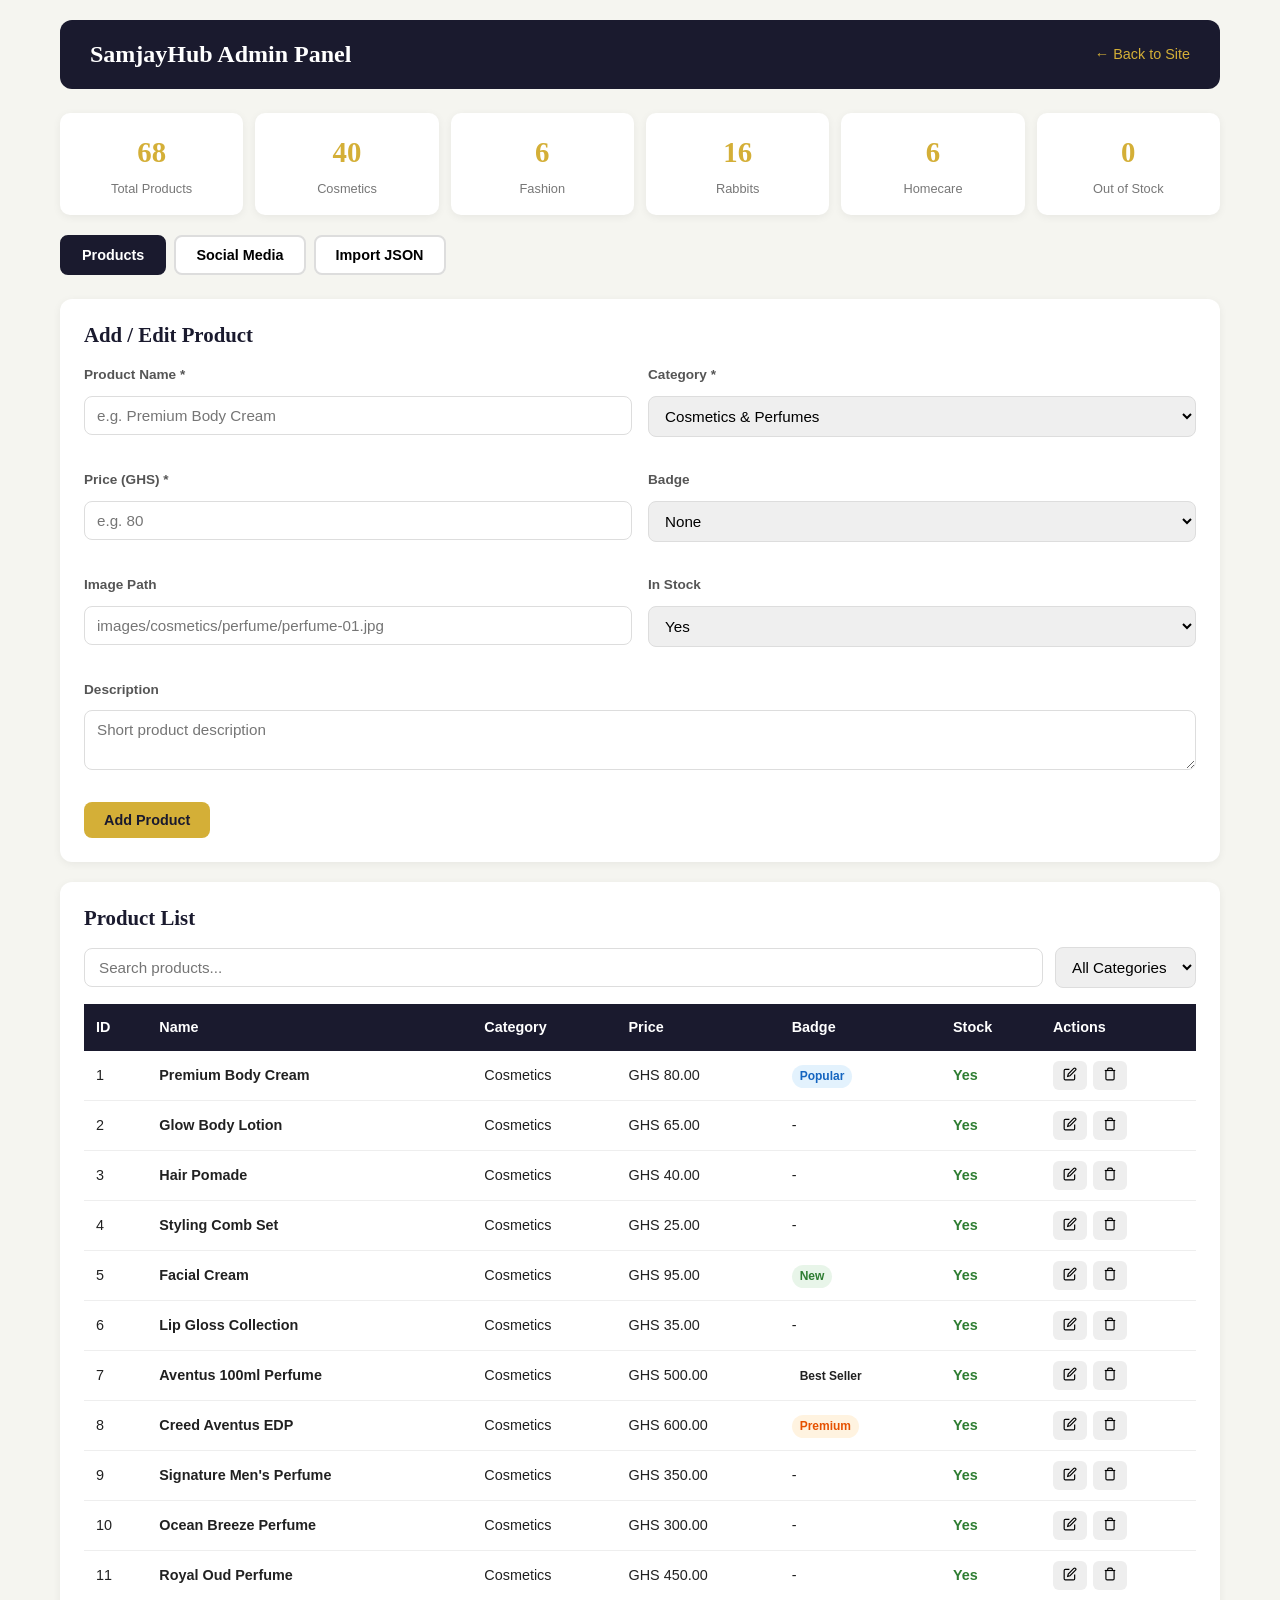
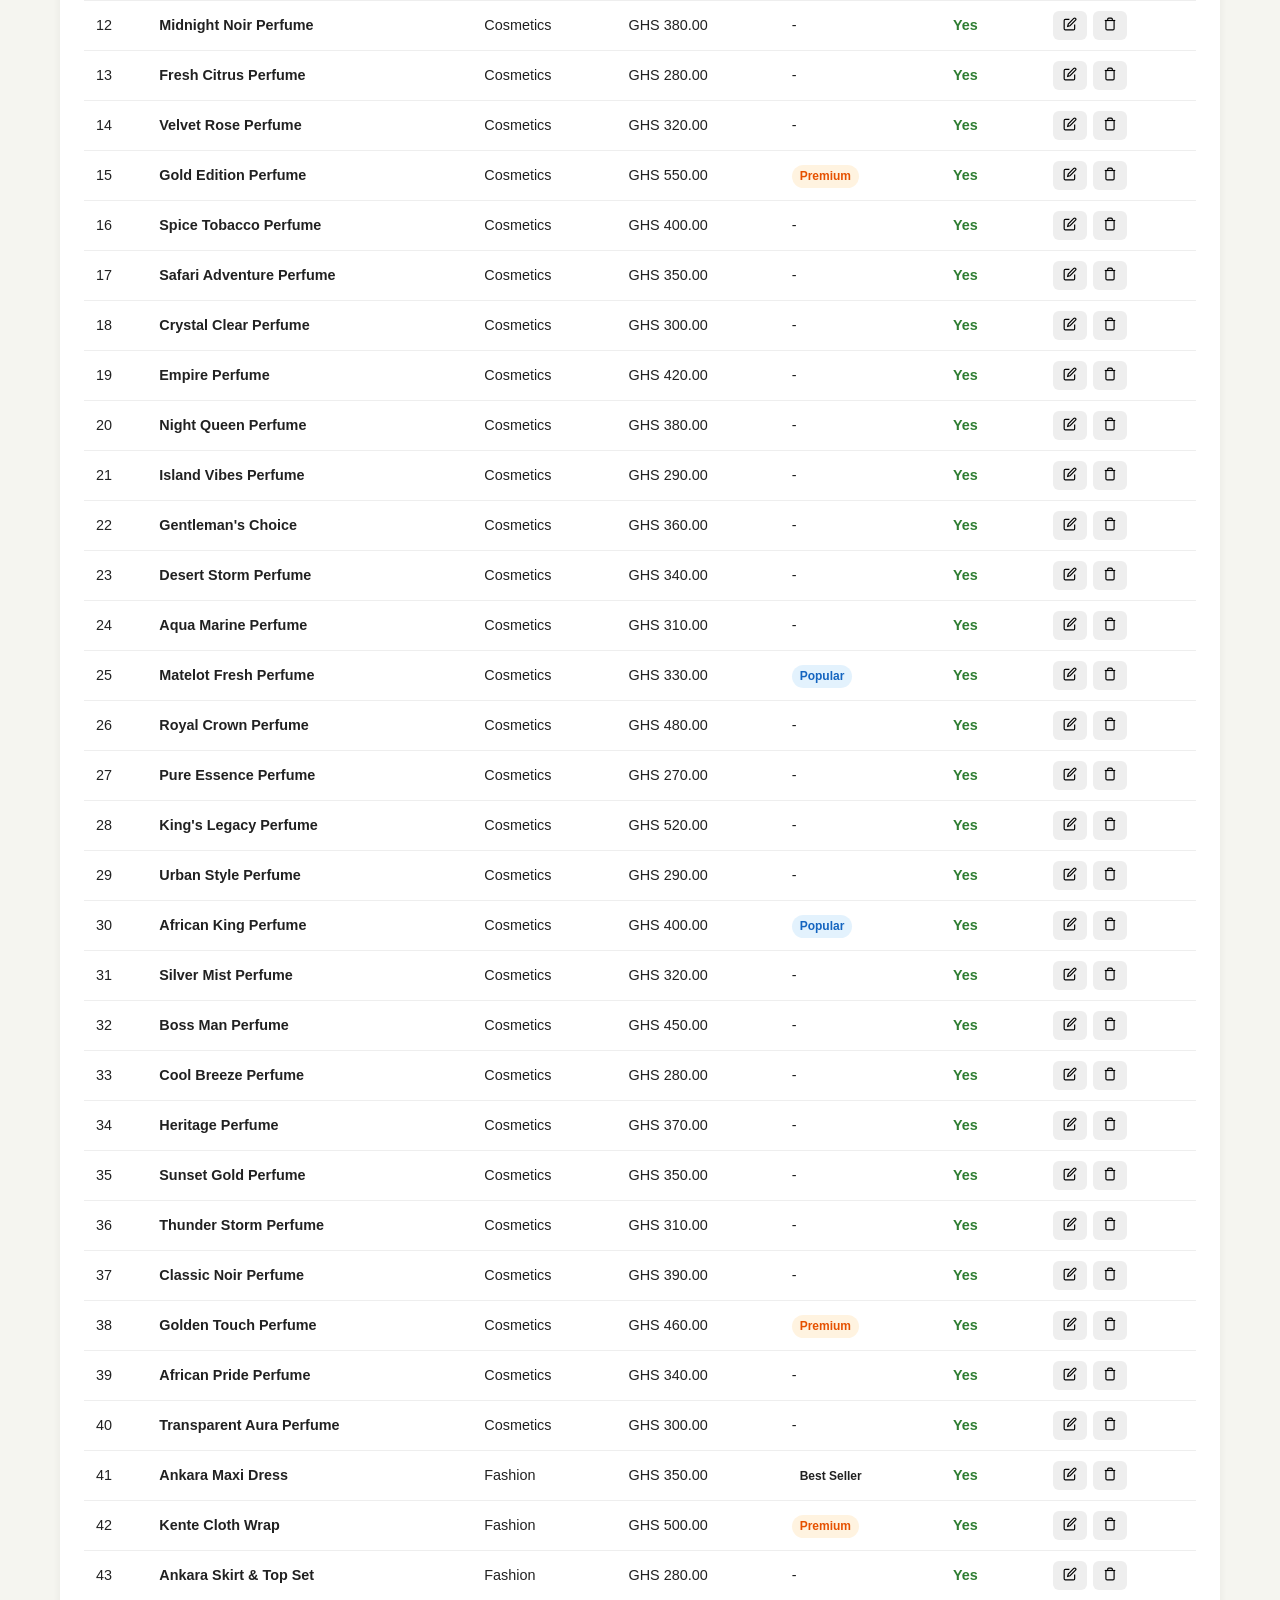
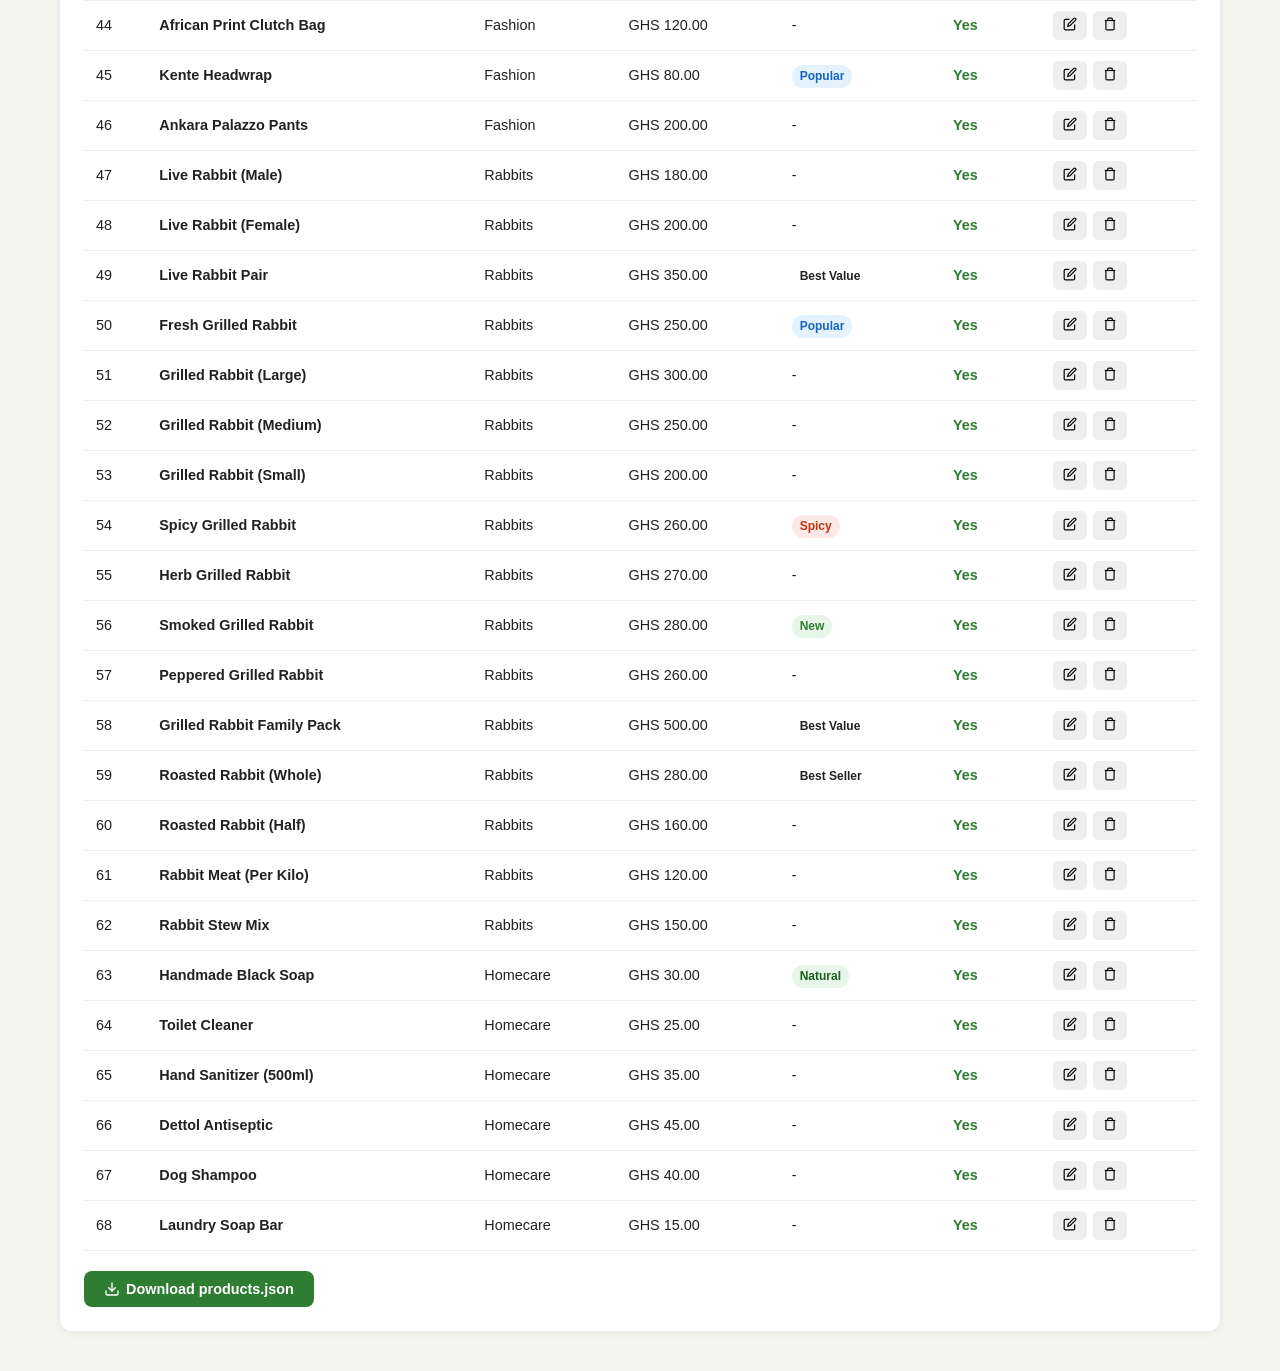
==== admin.html @ 94171c61 "SamjayHub - Beauty, Fashion & More in Ghana" ====
<!DOCTYPE html>
<html lang="en">
<head>
  <meta charset="UTF-8">
  <meta name="viewport" content="width=device-width, initial-scale=1.0">
  <title>SamjayHub Admin</title>
  <meta name="robots" content="noindex, nofollow">
  <link rel="stylesheet" href="css/styles.css">
  <style>
    body { background: #f5f5f0; font-family: 'Inter', sans-serif; margin: 0; padding: 0; }
    .admin-wrap { max-width: 1200px; margin: 0 auto; padding: 20px; }
    .admin-header { background: #1A1A2E; color: #fff; padding: 20px 30px; border-radius: 12px; margin-bottom: 24px; display: flex; justify-content: space-between; align-items: center; flex-wrap: wrap; gap: 12px; }
    .admin-header h1 { margin: 0; font-size: 1.5rem; font-family: 'Playfair Display', serif; }
    .admin-header .back-link { color: #D4AF37; text-decoration: none; font-size: 0.9rem; }
    .admin-header .back-link:hover { text-decoration: underline; }
    .tabs { display: flex; gap: 8px; margin-bottom: 24px; flex-wrap: wrap; }
    .tab-btn { padding: 10px 20px; border: 2px solid #ddd; background: #fff; border-radius: 8px; cursor: pointer; font-weight: 600; font-size: 0.9rem; transition: all 0.2s; }
    .tab-btn.active { background: #1A1A2E; color: #fff; border-color: #1A1A2E; }
    .tab-btn:hover:not(.active) { border-color: #1A1A2E; }
    .tab-panel { display: none; }
    .tab-panel.active { display: block; }
    .card { background: #fff; border-radius: 12px; padding: 24px; margin-bottom: 20px; box-shadow: 0 2px 8px rgba(0,0,0,0.06); }
    .card h2 { margin: 0 0 16px; font-family: 'Playfair Display', serif; font-size: 1.3rem; color: #1A1A2E; }
    .form-grid { display: grid; grid-template-columns: 1fr 1fr; gap: 16px; }
    .form-group { display: flex; flex-direction: column; gap: 4px; }
    .form-group.full { grid-column: 1 / -1; }
    .form-group label { font-weight: 600; font-size: 0.85rem; color: #555; }
    .form-group input, .form-group select, .form-group textarea { padding: 10px 12px; border: 1px solid #ddd; border-radius: 8px; font-size: 0.95rem; font-family: inherit; }
    .form-group textarea { resize: vertical; min-height: 60px; }
    .form-group input:focus, .form-group select:focus, .form-group textarea:focus { outline: none; border-color: #D4AF37; box-shadow: 0 0 0 2px rgba(212,175,55,0.2); }
    .btn { padding: 10px 20px; border: none; border-radius: 8px; cursor: pointer; font-weight: 600; font-size: 0.9rem; transition: all 0.2s; display: inline-flex; align-items: center; gap: 6px; }
    .btn svg { width: 16px; height: 16px; }
    .btn-primary { background: #D4AF37; color: #1A1A2E; }
    .btn-primary:hover { background: #c9a432; }
    .btn-success { background: #2E7D32; color: #fff; }
    .btn-success:hover { background: #256427; }
    .btn-danger { background: #c62828; color: #fff; }
    .btn-danger:hover { background: #b71c1c; }
    .btn-outline { background: transparent; border: 2px solid #ddd; color: #555; }
    .btn-outline:hover { border-color: #1A1A2E; color: #1A1A2E; }
    .btn-group { display: flex; gap: 8px; margin-top: 16px; flex-wrap: wrap; }
    table { width: 100%; border-collapse: collapse; font-size: 0.9rem; }
    th { background: #1A1A2E; color: #fff; padding: 12px; text-align: left; font-weight: 600; }
    td { padding: 10px 12px; border-bottom: 1px solid #eee; }
    tr:hover { background: #f9f9f5; }
    .badge-display { display: inline-block; padding: 2px 8px; border-radius: 12px; font-size: 0.75rem; font-weight: 600; }
    .badge-Popular { background: #E3F2FD; color: #1565C0; }
    .badge-New { background: #E8F5E9; color: #2E7D32; }
    .badge-Premium { background: #FFF3E0; color: #E65100; }
    .badge-Best\.Seller { background: #FCE4EC; color: #C62828; }
    .badge-Best\.Value { background: #F3E5F5; color: #6A1B9A; }
    .badge-Natural { background: #E8F5E9; color: #1B5E20; }
    .badge-Spicy { background: #FBE9E7; color: #BF360C; }
    .stock-true { color: #2E7D32; font-weight: 600; }
    .stock-false { color: #c62828; font-weight: 600; }
    .action-btns { display: flex; gap: 6px; }
    .action-btns button { padding: 6px 10px; border: none; border-radius: 6px; cursor: pointer; background: #eee; }
    .action-btns button:hover { background: #ddd; }
    .action-btns .del:hover { background: #ffcdd2; }
    .search-bar { display: flex; gap: 12px; margin-bottom: 16px; flex-wrap: wrap; align-items: center; }
    .search-bar input { flex: 1; min-width: 200px; padding: 10px 14px; border: 1px solid #ddd; border-radius: 8px; font-size: 0.95rem; }
    .search-bar select { padding: 10px 12px; border: 1px solid #ddd; border-radius: 8px; font-size: 0.95rem; }
    .stats { display: grid; grid-template-columns: repeat(auto-fit, minmax(150px, 1fr)); gap: 12px; margin-bottom: 20px; }
    .stat-card { background: #fff; border-radius: 10px; padding: 16px; text-align: center; box-shadow: 0 2px 8px rgba(0,0,0,0.06); }
    .stat-card .num { font-size: 1.8rem; font-weight: 700; color: #D4AF37; font-family: 'Playfair Display', serif; }
    .stat-card .label { font-size: 0.8rem; color: #777; margin-top: 4px; }
    .modal-overlay { display: none; position: fixed; top: 0; left: 0; right: 0; bottom: 0; background: rgba(0,0,0,0.5); z-index: 1000; align-items: center; justify-content: center; }
    .modal-overlay.active { display: flex; }
    .modal { background: #fff; border-radius: 12px; padding: 24px; width: 90%; max-width: 500px; max-height: 90vh; overflow-y: auto; }
    .modal h3 { margin: 0 0 16px; font-family: 'Playfair Display', serif; }
    .modal .close-btn { float: right; background: none; border: none; font-size: 1.5rem; cursor: pointer; color: #999; }
    .toast { position: fixed; bottom: 20px; right: 20px; background: #2E7D32; color: #fff; padding: 12px 20px; border-radius: 8px; font-weight: 600; z-index: 2000; display: none; animation: slideUp 0.3s ease; }
    .toast.show { display: block; }
    @keyframes slideUp { from { transform: translateY(20px); opacity: 0; } to { transform: translateY(0); opacity: 1; } }
    .import-area { border: 2px dashed #ccc; border-radius: 12px; padding: 30px; text-align: center; color: #777; cursor: pointer; transition: all 0.2s; }
    .import-area:hover { border-color: #D4AF37; color: #D4AF37; }
    .import-area.dragover { border-color: #D4AF37; background: rgba(212,175,55,0.05); }
    @media (max-width: 768px) {
      .form-grid { grid-template-columns: 1fr; }
      .admin-header { padding: 16px; }
      .admin-header h1 { font-size: 1.2rem; }
      table { font-size: 0.8rem; }
      td, th { padding: 8px 6px; }
    }
  </style>
</head>
<body>
  <div class="admin-wrap">
    <div class="admin-header">
      <h1>SamjayHub Admin Panel</h1>
      <a href="index.html" class="back-link">&larr; Back to Site</a>
    </div>

    <div class="stats" id="stats">
      <div class="stat-card"><div class="num" id="statTotal">0</div><div class="label">Total Products</div></div>
      <div class="stat-card"><div class="num" id="statCosmetics">0</div><div class="label">Cosmetics</div></div>
      <div class="stat-card"><div class="num" id="statFashion">0</div><div class="label">Fashion</div></div>
      <div class="stat-card"><div class="num" id="statRabbits">0</div><div class="label">Rabbits</div></div>
      <div class="stat-card"><div class="num" id="statHomecare">0</div><div class="label">Homecare</div></div>
      <div class="stat-card"><div class="num" id="statOOS">0</div><div class="label">Out of Stock</div></div>
    </div>

    <div class="tabs">
      <button class="tab-btn active" data-tab="products">Products</button>
      <button class="tab-btn" data-tab="social">Social Media</button>
      <button class="tab-btn" data-tab="import">Import JSON</button>
    </div>

    <!-- PRODUCTS TAB -->
    <div class="tab-panel active" id="tab-products">
      <div class="card">
        <h2>Add / Edit Product</h2>
        <form id="productForm">
          <input type="hidden" id="editId" value="">
          <div class="form-grid">
            <div class="form-group">
              <label>Product Name *</label>
              <input type="text" id="pName" required placeholder="e.g. Premium Body Cream">
            </div>
            <div class="form-group">
              <label>Category *</label>
              <select id="pCategory" required>
                <option value="cosmetics">Cosmetics & Perfumes</option>
                <option value="fashion">African Wear</option>
                <option value="rabbits">Rabbits</option>
                <option value="homecare">Home Care</option>
              </select>
            </div>
            <div class="form-group">
              <label>Price (GHS) *</label>
              <input type="number" id="pPrice" required min="0" step="0.01" placeholder="e.g. 80">
            </div>
            <div class="form-group">
              <label>Badge</label>
              <select id="pBadge">
                <option value="">None</option>
                <option value="Popular">Popular</option>
                <option value="New">New</option>
                <option value="Premium">Premium</option>
                <option value="Best Seller">Best Seller</option>
                <option value="Best Value">Best Value</option>
                <option value="Natural">Natural</option>
                <option value="Spicy">Spicy</option>
              </select>
            </div>
            <div class="form-group">
              <label>Image Path</label>
              <input type="text" id="pImg" placeholder="images/cosmetics/perfume/perfume-01.jpg">
            </div>
            <div class="form-group">
              <label>In Stock</label>
              <select id="pInStock">
                <option value="true">Yes</option>
                <option value="false">No</option>
              </select>
            </div>
            <div class="form-group full">
              <label>Description</label>
              <textarea id="pDesc" rows="2" placeholder="Short product description"></textarea>
            </div>
          </div>
          <div class="btn-group">
            <button type="submit" class="btn btn-primary" id="saveBtn">Add Product</button>
            <button type="button" class="btn btn-outline" id="cancelEdit" style="display:none;">Cancel Edit</button>
          </div>
        </form>
      </div>

      <div class="card">
        <h2>Product List</h2>
        <div class="search-bar">
          <input type="text" id="searchInput" placeholder="Search products...">
          <select id="filterCategory">
            <option value="all">All Categories</option>
            <option value="cosmetics">Cosmetics</option>
            <option value="fashion">Fashion</option>
            <option value="rabbits">Rabbits</option>
            <option value="homecare">Homecare</option>
          </select>
        </div>
        <div style="overflow-x:auto;">
          <table>
            <thead>
              <tr>
                <th>ID</th>
                <th>Name</th>
                <th>Category</th>
                <th>Price</th>
                <th>Badge</th>
                <th>Stock</th>
                <th>Actions</th>
              </tr>
            </thead>
            <tbody id="productTable"></tbody>
          </table>
        </div>
        <div class="btn-group" style="margin-top:20px;">
          <button class="btn btn-success" id="downloadProducts">
            <svg viewBox="0 0 24 24" fill="none" stroke="currentColor" stroke-width="2" stroke-linecap="round" stroke-linejoin="round"><path d="M21 15v4a2 2 0 01-2 2H5a2 2 0 01-2-2v-4"/><polyline points="7 10 12 15 17 10"/><line x1="12" y1="15" x2="12" y2="3"/></svg>
            Download products.json
          </button>
        </div>
      </div>
    </div>

    <!-- SOCIAL MEDIA TAB -->
    <div class="tab-panel" id="tab-social">
      <div class="card">
        <h2>Social Media & Contact</h2>
        <form id="socialForm">
          <div class="form-grid">
            <div class="form-group">
              <label>WhatsApp Number</label>
              <input type="text" id="sWhatsapp" placeholder="233207777324">
            </div>
            <div class="form-group">
              <label>Display Number</label>
              <input type="text" id="sWhatsappDisplay" placeholder="+233 207 777 324">
            </div>
            <div class="form-group">
              <label>TikTok Handle</label>
              <input type="text" id="sTiktok" placeholder="@sam.jay45">
            </div>
            <div class="form-group">
              <label>Instagram Handle</label>
              <input type="text" id="sInstagram" placeholder="@samjayhub">
            </div>
            <div class="form-group">
              <label>Facebook Handle</label>
              <input type="text" id="sFacebook" placeholder="samjayhub">
            </div>
            <div class="form-group">
              <label>Business Hours</label>
              <input type="text" id="sHours" placeholder="Monday - Saturday: 8AM - 7PM">
            </div>
            <div class="form-group">
              <label>Location</label>
              <input type="text" id="sLocation" placeholder="Ghana">
            </div>
          </div>
          <div class="btn-group">
            <button type="submit" class="btn btn-primary">Save Changes</button>
          </div>
        </form>
      </div>
      <div class="card">
        <div class="btn-group">
          <button class="btn btn-success" id="downloadConfig">
            <svg viewBox="0 0 24 24" fill="none" stroke="currentColor" stroke-width="2" stroke-linecap="round" stroke-linejoin="round"><path d="M21 15v4a2 2 0 01-2 2H5a2 2 0 01-2-2v-4"/><polyline points="7 10 12 15 17 10"/><line x1="12" y1="15" x2="12" y2="3"/></svg>
            Download config.json
          </button>
        </div>
      </div>
    </div>

    <!-- IMPORT TAB -->
    <div class="tab-panel" id="tab-import">
      <div class="card">
        <h2>Import JSON Files</h2>
        <p style="color:#777;margin-bottom:16px;">Drag & drop or click to load your existing <code>products.json</code> or <code>config.json</code> files to edit them in the admin panel.</p>
        <div class="import-area" id="importArea">
          <svg viewBox="0 0 24 24" fill="none" stroke="currentColor" stroke-width="2" stroke-linecap="round" stroke-linejoin="round" width="40" height="40"><path d="M21 15v4a2 2 0 01-2 2H5a2 2 0 01-2-2v-4"/><polyline points="17 8 12 3 7 8"/><line x1="12" y1="3" x2="12" y2="15"/></svg>
          <p>Drop JSON files here or click to browse</p>
          <input type="file" id="fileInput" accept=".json" style="display:none;">
        </div>
        <div id="importStatus" style="margin-top:12px;font-weight:600;"></div>
      </div>
    </div>
  </div>

  <!-- Toast -->
  <div class="toast" id="toast"></div>

  <script src="js/admin.js"></script>
</body>
</html>
---- css/styles.css ----
/* ===================================
   SamjayHub - Modern African Style
   Complete CSS Stylesheet
   =================================== */

/* ===================================
   1. CSS Variables
   =================================== */
:root {
  --dark: #1A1A2E;
  --bg: #FAFAF5;
  --text: #212121;
  --text-muted: #6B7280;
  --border: #E5E5E5;
  --cream: #F5F0E8;

  --cosmetics: #C21858;
  --cosmetics-light: #FCE4EC;
  --fashion: #F9A825;
  --fashion-light: #FFF8E1;
  --rabbits: #2E7D32;
  --rabbits-light: #E8F5E9;
  --homecare: #00838F;
  --homecare-light: #E0F7FA;

  --whatsapp: #25D366;
  --whatsapp-dark: #1DA851;
}

/* ===================================
   2. Reset & Base
   =================================== */
*,
*::before,
*::after {
  margin: 0;
  padding: 0;
  box-sizing: border-box;
}

html {
  scroll-behavior: smooth;
}

body {
  font-family: 'Inter', sans-serif;
  font-size: 16px;
  color: var(--text);
  background: var(--bg);
  line-height: 1.6;
  -webkit-font-smoothing: antialiased;
}

h1, h2, h3, h4, h5, h6 {
  font-family: 'Playfair Display', serif;
  font-weight: 700;
  line-height: 1.2;
}

img {
  max-width: 100%;
  height: auto;
  display: block;
}

a {
  text-decoration: none;
  color: inherit;
  transition: color 0.3s ease;
}

ul {
  list-style: none;
}

.container {
  max-width: 1200px;
  margin: 0 auto;
  padding: 0 24px;
}

/* ===================================
   3. African Pattern Border
   =================================== */
.african-border {
  height: 4px;
  background: repeating-linear-gradient(
    90deg,
    var(--cosmetics) 0px,
    var(--cosmetics) 25%,
    var(--fashion) 25%,
    var(--fashion) 50%,
    var(--rabbits) 50%,
    var(--rabbits) 75%,
    var(--homecare) 75%,
    var(--homecare) 100%
  );
  background-size: 80px 4px;
}

/* ===================================
   4. Header
   =================================== */
.header {
  background: var(--dark);
  position: sticky;
  top: 0;
  z-index: 100;
  height: 64px;
  display: flex;
  align-items: center;
}

.header .container {
  display: flex;
  align-items: center;
  justify-content: space-between;
  width: 100%;
}

.logo {
  font-family: 'Playfair Display', serif;
  font-size: 24px;
  font-weight: 700;
  color: #fff;
}

.logo em {
  font-style: normal;
  color: var(--fashion);
}

.nav {
  display: flex;
  align-items: center;
  gap: 32px;
}

.nav a {
  color: rgba(255, 255, 255, 0.75);
  font-size: 14px;
  font-weight: 500;
  transition: color 0.3s ease;
}

.nav a:hover,
.nav a.active {
  color: #fff;
}

.nav-wa {
  display: inline-flex;
  align-items: center;
  gap: 8px;
  background: var(--whatsapp);
  color: #fff;
  padding: 10px 20px;
  border-radius: 8px;
  font-weight: 600;
  font-size: 14px;
  transition: background 0.3s ease;
}

.nav-wa:hover {
  background: var(--whatsapp-dark);
  color: #fff;
}

.nav-wa svg {
  width: 18px;
  height: 18px;
}

.hamburger {
  display: none;
  background: none;
  border: none;
  cursor: pointer;
  padding: 4px;
}

.hamburger svg {
  width: 24px;
  height: 24px;
  fill: #fff;
}

/* ===================================
   5. Mobile Nav
   =================================== */
.mobile-nav {
  display: none;
  background: var(--dark);
  padding: 0 24px 24px;
}

.mobile-nav.open {
  display: block;
}

.mobile-nav a {
  display: block;
  color: rgba(255, 255, 255, 0.75);
  padding: 14px 0;
  border-bottom: 1px solid rgba(255, 255, 255, 0.1);
  font-size: 15px;
  font-weight: 500;
}

.mobile-nav a:hover {
  color: #fff;
}

.mobile-nav .nav-wa {
  justify-content: center;
  margin-top: 16px;
}

/* ===================================
   6. Hero with Video Background
   =================================== */
.hero {
  position: relative;
  height: 85vh;
  min-height: 500px;
  max-height: 800px;
  display: flex;
  align-items: center;
  overflow: hidden;
}

.hero-video-wrap {
  position: absolute;
  inset: 0;
  z-index: 0;
}

.hero-video-wrap video {
  width: 100%;
  height: 100%;
  object-fit: cover;
  opacity: 0;
  transition: opacity 1.5s ease;
  position: absolute;
  inset: 0;
}

.hero-video-wrap video.active {
  opacity: 1;
}

.hero-overlay {
  position: absolute;
  inset: 0;
  z-index: 1;
  background: linear-gradient(
    180deg,
    rgba(26, 26, 46, 0.85) 0%,
    rgba(26, 26, 46, 0.6) 100%
  );
}

.hero-pattern {
  position: absolute;
  inset: 0;
  z-index: 2;
  opacity: 0.05;
  background-image:
    linear-gradient(30deg, rgba(255,255,255,0.1) 12%, transparent 12.5%, transparent 87%, rgba(255,255,255,0.1) 87.5%, rgba(255,255,255,0.1)),
    linear-gradient(150deg, rgba(255,255,255,0.1) 12%, transparent 12.5%, transparent 87%, rgba(255,255,255,0.1) 87.5%, rgba(255,255,255,0.1)),
    linear-gradient(30deg, rgba(255,255,255,0.1) 12%, transparent 12.5%, transparent 87%, rgba(255,255,255,0.1) 87.5%, rgba(255,255,255,0.1)),
    linear-gradient(150deg, rgba(255,255,255,0.1) 12%, transparent 12.5%, transparent 87%, rgba(255,255,255,0.1) 87.5%, rgba(255,255,255,0.1)),
    linear-gradient(60deg, rgba(255,255,255,0.05) 25%, transparent 25.5%, transparent 75%, rgba(255,255,255,0.05) 75%, rgba(255,255,255,0.05)),
    linear-gradient(60deg, rgba(255,255,255,0.05) 25%, transparent 25.5%, transparent 75%, rgba(255,255,255,0.05) 75%, rgba(255,255,255,0.05));
  background-size: 40px 70px;
  background-position: 0 0, 0 0, 20px 35px, 20px 35px, 0 0, 20px 35px;
}

.hero-content {
  position: relative;
  z-index: 3;
  max-width: 640px;
  color: #fff;
}

.hero-badge {
  display: inline-block;
  background: rgba(255, 255, 255, 0.12);
  color: #fff;
  padding: 8px 18px;
  border-radius: 50px;
  font-size: 13px;
  font-weight: 600;
  text-transform: uppercase;
  letter-spacing: 1.5px;
  margin-bottom: 20px;
}

.hero h1 {
  font-size: 52px;
  line-height: 1.1;
  margin-bottom: 20px;
  color: #fff;
}

.hero h1 em {
  font-style: normal;
  color: var(--fashion);
}

.hero p {
  font-size: 18px;
  color: rgba(255, 255, 255, 0.8);
  line-height: 1.7;
  margin-bottom: 32px;
}

.hero-buttons {
  display: flex;
  gap: 16px;
  flex-wrap: wrap;
}

/* ===================================
   7. Buttons
   =================================== */
.btn {
  display: inline-block;
  padding: 14px 32px;
  border-radius: 8px;
  font-weight: 600;
  font-size: 15px;
  font-family: 'Inter', sans-serif;
  transition: all 0.3s ease;
  cursor: pointer;
  border: none;
  text-align: center;
}

.btn-primary {
  background: var(--dark);
  color: #fff;
}

.btn-primary:hover {
  background: #2a2a4a;
}

.btn-outline {
  background: transparent;
  border: 2px solid rgba(255, 255, 255, 0.3);
  color: #fff;
}

.btn-outline:hover {
  border-color: #fff;
  color: #fff;
  background: rgba(255, 255, 255, 0.1);
}

.btn-whatsapp {
  display: inline-flex;
  align-items: center;
  gap: 8px;
  background: var(--whatsapp);
  color: #fff;
  padding: 12px 24px;
  border-radius: 8px;
  font-weight: 600;
  font-size: 14px;
  font-family: 'Inter', sans-serif;
  border: none;
  cursor: pointer;
  transition: all 0.3s ease;
  text-decoration: none;
}

.btn-whatsapp:hover {
  background: var(--whatsapp-dark);
  color: #fff;
}

.btn-whatsapp svg {
  width: 18px;
  height: 18px;
  flex-shrink: 0;
}

.btn-block {
  display: block;
  text-align: center;
  width: 100%;
}

/* ===================================
   8. Category Accent Buttons
   =================================== */
.btn-cosmetics {
  background: var(--cosmetics);
  color: #fff;
}

.btn-cosmetics:hover {
  background: #AD1457;
  color: #fff;
}

.btn-fashion {
  background: var(--fashion);
  color: var(--text);
}

.btn-fashion:hover {
  background: #F57F17;
  color: var(--text);
}

.btn-rabbits {
  background: var(--rabbits);
  color: #fff;
}

.btn-rabbits:hover {
  background: #1B5E20;
  color: #fff;
}

.btn-homecare {
  background: var(--homecare);
  color: #fff;
}

.btn-homecare:hover {
  background: #006064;
  color: #fff;
}

/* ===================================
   9. Sections
   =================================== */
.section {
  padding: 80px 0;
}

.section-white {
  background: #fff;
}

.section-cream {
  background: var(--cream);
}

.section-title {
  font-family: 'Playfair Display', serif;
  font-size: 36px;
  font-weight: 700;
  color: var(--text);
  text-align: center;
  margin-bottom: 10px;
}

.section-subtitle {
  font-size: 16px;
  color: var(--text-muted);
  text-align: center;
  margin-bottom: 48px;
}

/* ===================================
   10. Category Cards
   =================================== */
.categories-grid {
  display: grid;
  grid-template-columns: repeat(4, 1fr);
  gap: 20px;
}

.category-card {
  background: #fff;
  border-radius: 16px;
  padding: 32px 24px;
  text-align: center;
  border: 1px solid var(--border);
  transition: transform 0.3s ease, box-shadow 0.3s ease;
  cursor: pointer;
}

.category-card:hover {
  transform: translateY(-4px);
  box-shadow: 0 12px 32px rgba(0, 0, 0, 0.08);
}

.category-card .icon {
  width: 56px;
  height: 56px;
  border-radius: 14px;
  display: flex;
  align-items: center;
  justify-content: center;
  margin: 0 auto 16px;
}

.category-card .icon svg {
  width: 24px;
  height: 24px;
}

.category-card.cosmetics .icon {
  background: var(--cosmetics-light);
  color: var(--cosmetics);
}

.category-card.fashion .icon {
  background: var(--fashion-light);
  color: var(--fashion);
}

.category-card.rabbits .icon {
  background: var(--rabbits-light);
  color: var(--rabbits);
}

.category-card.homecare .icon {
  background: var(--homecare-light);
  color: var(--homecare);
}

.category-card h3 {
  font-family: 'Inter', sans-serif;
  font-size: 16px;
  font-weight: 600;
  color: var(--text);
  margin-bottom: 6px;
}

.category-card p {
  font-size: 13px;
  color: var(--text-muted);
}

/* ===================================
   11. Product Grid
   =================================== */
.products-grid {
  display: grid;
  grid-template-columns: repeat(4, 1fr);
  gap: 20px;
}

.product-card {
  background: #fff;
  border-radius: 12px;
  overflow: hidden;
  border: 1px solid var(--border);
  transition: transform 0.3s ease, box-shadow 0.3s ease;
}

.product-card:hover {
  transform: translateY(-3px);
  box-shadow: 0 8px 24px rgba(0, 0, 0, 0.08);
}

.product-card .img-wrap {
  position: relative;
  padding-top: 100%;
  overflow: hidden;
  background: #f5f5f5;
}

.product-card .img-wrap img {
  position: absolute;
  inset: 0;
  width: 100%;
  height: 100%;
  object-fit: cover;
  transition: transform 0.5s ease;
}

.product-card:hover .img-wrap img {
  transform: scale(1.05);
}

.product-card .badge {
  position: absolute;
  top: 12px;
  left: 12px;
  background: var(--dark);
  color: #fff;
  font-size: 11px;
  font-weight: 700;
  padding: 4px 12px;
  border-radius: 6px;
  z-index: 2;
  text-transform: uppercase;
}

.product-card .info {
  padding: 16px;
}

.product-card .info h3 {
  font-family: 'Inter', sans-serif;
  font-size: 14px;
  font-weight: 600;
  color: var(--text);
  margin-bottom: 6px;
  overflow: hidden;
  text-overflow: ellipsis;
  white-space: nowrap;
}

.product-card .info p {
  font-size: 12px;
  color: var(--text-muted);
  margin-bottom: 10px;
  display: -webkit-box;
  -webkit-line-clamp: 2;
  -webkit-box-orient: vertical;
  overflow: hidden;
}

.product-card .price {
  font-size: 18px;
  font-weight: 700;
  color: var(--text);
  margin-bottom: 12px;
}

.product-card .btn-whatsapp {
  width: 100%;
  justify-content: center;
  font-size: 12px;
  padding: 10px;
}

.product-card .no-image {
  position: absolute;
  inset: 0;
  display: flex;
  flex-direction: column;
  align-items: center;
  justify-content: center;
  background: linear-gradient(135deg, var(--cream) 0%, #f0ebe0 100%);
}

.product-card .no-image svg {
  width: 40px;
  height: 40px;
  opacity: 0.3;
  margin-bottom: 8px;
}

.product-card .no-image span {
  font-size: 12px;
  color: var(--text-muted);
}

/* ===================================
   12. Product Card Category Accents
   =================================== */
.product-card[data-category="cosmetics"] .price {
  color: var(--cosmetics);
}

.product-card[data-category="fashion"] .price {
  color: var(--fashion);
}

.product-card[data-category="rabbits"] .price {
  color: var(--rabbits);
}

.product-card[data-category="homecare"] .price {
  color: var(--homecare);
}

/* ===================================
   13. Features / Why Choose Us
   =================================== */
.features-grid {
  display: grid;
  grid-template-columns: repeat(3, 1fr);
  gap: 32px;
}

.feature-card {
  text-align: center;
  padding: 40px 24px;
}

.feature-card .icon {
  width: 60px;
  height: 60px;
  border-radius: 14px;
  background: var(--dark);
  color: #fff;
  display: flex;
  align-items: center;
  justify-content: center;
  margin: 0 auto 20px;
}

.feature-card .icon svg {
  width: 28px;
  height: 28px;
}

.feature-card h3 {
  font-family: 'Inter', sans-serif;
  font-size: 17px;
  font-weight: 600;
  color: var(--text);
  margin-bottom: 10px;
}

.feature-card p {
  font-size: 14px;
  color: var(--text-muted);
  line-height: 1.7;
}

/* ===================================
   14. CTA Banner
   =================================== */
.cta-banner {
  background: var(--dark);
  padding: 64px 0;
  text-align: center;
  color: #fff;
  position: relative;
  overflow: hidden;
}

.cta-banner::before {
  content: '';
  position: absolute;
  inset: 0;
  opacity: 0.04;
  background-image:
    linear-gradient(30deg, rgba(255,255,255,0.15) 12%, transparent 12.5%, transparent 87%, rgba(255,255,255,0.15) 87.5%, rgba(255,255,255,0.15)),
    linear-gradient(150deg, rgba(255,255,255,0.15) 12%, transparent 12.5%, transparent 87%, rgba(255,255,255,0.15) 87.5%, rgba(255,255,255,0.15)),
    linear-gradient(30deg, rgba(255,255,255,0.15) 12%, transparent 12.5%, transparent 87%, rgba(255,255,255,0.15) 87.5%, rgba(255,255,255,0.15)),
    linear-gradient(150deg, rgba(255,255,255,0.15) 12%, transparent 12.5%, transparent 87%, rgba(255,255,255,0.15) 87.5%, rgba(255,255,255,0.15)),
    linear-gradient(60deg, rgba(255,255,255,0.08) 25%, transparent 25.5%, transparent 75%, rgba(255,255,255,0.08) 75%, rgba(255,255,255,0.08)),
    linear-gradient(60deg, rgba(255,255,255,0.08) 25%, transparent 25.5%, transparent 75%, rgba(255,255,255,0.08) 75%, rgba(255,255,255,0.08));
  background-size: 40px 70px;
  background-position: 0 0, 0 0, 20px 35px, 20px 35px, 0 0, 20px 35px;
}

.cta-title {
  font-family: 'Playfair Display', serif;
  font-size: 32px;
  font-weight: 700;
  margin-bottom: 12px;
  position: relative;
}

.cta-description {
  font-size: 16px;
  color: rgba(255, 255, 255, 0.7);
  margin-bottom: 32px;
  max-width: 500px;
  margin-left: auto;
  margin-right: auto;
  position: relative;
}

.cta-buttons {
  display: flex;
  gap: 16px;
  justify-content: center;
  position: relative;
}

/* ===================================
   15. Filter Tabs
   =================================== */
.filter-bar {
  display: flex;
  flex-wrap: wrap;
  gap: 10px;
  justify-content: center;
  margin-bottom: 32px;
}

.filter-btn {
  padding: 10px 20px;
  border-radius: 8px;
  border: 1px solid var(--border);
  background: #fff;
  font-weight: 500;
  font-size: 14px;
  font-family: 'Inter', sans-serif;
  cursor: pointer;
  transition: all 0.3s ease;
  display: inline-flex;
  align-items: center;
  gap: 6px;
}

.filter-btn:hover {
  border-color: var(--text);
  color: var(--text);
}

.filter-btn.active {
  background: var(--dark);
  color: #fff;
  border-color: var(--dark);
}

.results-count {
  text-align: center;
  color: var(--text-muted);
  margin-bottom: 24px;
  font-size: 14px;
}

.results-count strong {
  color: var(--text);
}

/* ===================================
   16. Page Header
   =================================== */
.page-header {
  background: var(--dark);
  color: #fff;
  padding: 56px 0;
  text-align: center;
}

.page-header h1 {
  font-family: 'Playfair Display', serif;
  font-size: 36px;
  font-weight: 700;
  margin-bottom: 8px;
}

.page-header p {
  color: rgba(255, 255, 255, 0.7);
  font-size: 16px;
}

/* ===================================
   17. About Page
   =================================== */
.about-grid {
  display: grid;
  grid-template-columns: 1fr 1fr;
  gap: 60px;
  align-items: center;
}

.about-text p {
  color: var(--text-muted);
  line-height: 1.8;
  margin-bottom: 16px;
  font-size: 16px;
}

.about-image {
  background: var(--cream);
  border-radius: 20px;
  padding: 48px;
  text-align: center;
}

.about-image .icon-wrap {
  width: 100px;
  height: 100px;
  border-radius: 24px;
  background: var(--dark);
  color: #fff;
  display: flex;
  align-items: center;
  justify-content: center;
  margin: 0 auto 20px;
}

.about-image .icon-wrap svg {
  width: 48px;
  height: 48px;
}

.about-image h3 {
  font-family: 'Playfair Display', serif;
  font-size: 24px;
  color: var(--text);
  margin-bottom: 8px;
}

.about-image p {
  color: var(--text-muted);
  font-size: 14px;
}

.values-grid {
  display: grid;
  grid-template-columns: repeat(3, 1fr);
  gap: 24px;
}

.value-card {
  background: #fff;
  border-radius: 16px;
  padding: 36px;
  text-align: center;
  border: 1px solid var(--border);
}

.value-card .icon-wrap {
  width: 52px;
  height: 52px;
  border-radius: 14px;
  display: flex;
  align-items: center;
  justify-content: center;
  margin: 0 auto 16px;
}

.value-card h3 {
  font-family: 'Inter', sans-serif;
  font-size: 17px;
  font-weight: 600;
  color: var(--text);
  margin-bottom: 8px;
}

.value-card p {
  font-size: 14px;
  color: var(--text-muted);
  line-height: 1.6;
}

.what-we-offer {
  display: grid;
  grid-template-columns: repeat(4, 1fr);
  gap: 20px;
}

.offer-card {
  text-align: center;
  padding: 24px;
}

.offer-card .icon-wrap {
  width: 48px;
  height: 48px;
  border-radius: 12px;
  display: flex;
  align-items: center;
  justify-content: center;
  margin: 0 auto 12px;
}

.offer-card h4 {
  font-family: 'Inter', sans-serif;
  font-size: 14px;
  font-weight: 600;
  color: var(--text);
  margin-bottom: 4px;
}

.offer-card p {
  font-size: 12px;
  color: var(--text-muted);
}

/* ===================================
   18. Contact Page
   =================================== */
.contact-grid {
  display: grid;
  grid-template-columns: 1fr 1fr;
  gap: 40px;
}

.contact-card {
  display: flex;
  gap: 16px;
  padding: 20px;
  background: #fff;
  border-radius: 12px;
  border: 1px solid var(--border);
  margin-bottom: 12px;
  transition: box-shadow 0.3s ease;
}

.contact-card:hover {
  box-shadow: 0 4px 16px rgba(0, 0, 0, 0.06);
}

.contact-card .icon-box {
  width: 48px;
  height: 48px;
  border-radius: 12px;
  display: flex;
  align-items: center;
  justify-content: center;
  flex-shrink: 0;
}

.contact-card .icon-box.green {
  background: var(--rabbits);
  color: #fff;
}

.contact-card .icon-box.gold {
  background: var(--fashion);
  color: #fff;
}

.contact-card .icon-box.light {
  background: var(--cream);
  color: var(--dark);
}

.contact-card .icon-box.teal {
  background: var(--homecare);
  color: #fff;
}

.contact-card .icon-box svg {
  width: 20px;
  height: 20px;
}

.contact-card h3 {
  font-family: 'Inter', sans-serif;
  font-size: 15px;
  font-weight: 600;
  color: var(--text);
  margin-bottom: 2px;
}

.contact-card .value {
  font-size: 15px;
  font-weight: 600;
  color: var(--text);
}

.contact-card .detail {
  font-size: 12px;
  color: var(--text-muted);
}

.contact-form {
  background: #fff;
  border-radius: 16px;
  padding: 32px;
  border: 1px solid var(--border);
}

.contact-form h2 {
  font-family: 'Playfair Display', serif;
  font-size: 20px;
  font-weight: 700;
  color: var(--text);
  margin-bottom: 20px;
}

.form-group {
  margin-bottom: 16px;
}

.form-group label {
  display: block;
  font-size: 13px;
  font-weight: 500;
  color: var(--text-muted);
  margin-bottom: 6px;
}

.form-group input,
.form-group textarea {
  width: 100%;
  padding: 12px 16px;
  border: 1px solid var(--border);
  border-radius: 10px;
  font-size: 15px;
  font-family: 'Inter', sans-serif;
  transition: border-color 0.3s ease;
  outline: none;
  background: #fff;
}

.form-group input:focus,
.form-group textarea:focus {
  border-color: var(--text);
}

.form-group textarea {
  resize: vertical;
  min-height: 100px;
}

.form-submit {
  width: 100%;
  padding: 14px;
  background: var(--whatsapp);
  color: #fff;
  border: none;
  border-radius: 10px;
  font-size: 15px;
  font-weight: 700;
  font-family: 'Inter', sans-serif;
  cursor: pointer;
  display: flex;
  align-items: center;
  justify-content: center;
  gap: 8px;
  transition: background 0.3s ease;
}

.form-submit:hover {
  background: var(--whatsapp-dark);
}

.form-submit svg {
  width: 20px;
  height: 20px;
}

.form-note {
  text-align: center;
  font-size: 12px;
  color: var(--text-muted);
  margin-top: 8px;
}

/* ===================================
   19. Footer
   =================================== */
.footer {
  background: var(--dark);
  color: #fff;
  padding: 56px 0 20px;
}

.footer-grid {
  display: grid;
  grid-template-columns: 2fr 1fr 1fr 1.5fr;
  gap: 40px;
  margin-bottom: 40px;
}

.footer h4 {
  color: var(--fashion);
  font-family: 'Inter', sans-serif;
  font-size: 13px;
  font-weight: 600;
  text-transform: uppercase;
  letter-spacing: 1.5px;
  margin-bottom: 16px;
}

.footer p {
  color: rgba(255, 255, 255, 0.6);
  font-size: 14px;
  line-height: 1.7;
}

.footer ul {
  list-style: none;
}

.footer ul li {
  margin-bottom: 10px;
}

.footer ul a {
  color: rgba(255, 255, 255, 0.6);
  font-size: 14px;
  transition: color 0.3s ease;
}

.footer ul a:hover {
  color: var(--fashion);
}

.footer-contact-item {
  display: flex;
  gap: 10px;
  margin-bottom: 12px;
  color: rgba(255, 255, 255, 0.6);
  font-size: 14px;
}

.footer-contact-item svg {
  width: 16px;
  height: 16px;
  color: var(--fashion);
  flex-shrink: 0;
  margin-top: 3px;
}

.footer-bottom {
  border-top: 1px solid rgba(255, 255, 255, 0.1);
  padding-top: 20px;
  display: flex;
  justify-content: space-between;
  align-items: center;
}

.footer-bottom p {
  font-size: 13px;
  color: rgba(255, 255, 255, 0.4);
}

.social-links {
  display: flex;
  gap: 16px;
}

.social-links a {
  color: rgba(255, 255, 255, 0.4);
  transition: color 0.3s ease;
}

.social-links a:hover {
  color: var(--fashion);
}

.social-links svg {
  width: 20px;
  height: 20px;
}

/* ===================================
   20. WhatsApp Float
   =================================== */
.wa-float {
  position: fixed;
  bottom: 24px;
  right: 24px;
  z-index: 200;
}

.wa-float a {
  display: flex;
  align-items: center;
  justify-content: center;
  width: 56px;
  height: 56px;
  background: var(--whatsapp);
  border-radius: 50%;
  box-shadow: 0 4px 16px rgba(37, 211, 102, 0.4);
  transition: transform 0.3s ease;
}

.wa-float a:hover {
  transform: scale(1.1);
}

.wa-float a svg {
  width: 28px;
  height: 28px;
  fill: #fff;
}

.wa-float .pulse {
  position: absolute;
  inset: 0;
  border-radius: 50%;
  background: var(--whatsapp);
  animation: pulse 2s infinite;
  pointer-events: none;
}

@keyframes pulse {
  0% {
    transform: scale(1);
    opacity: 0.4;
  }
  100% {
    transform: scale(1.5);
    opacity: 0;
  }
}

.wa-float .tooltip {
  position: absolute;
  right: 70px;
  top: 50%;
  transform: translateY(-50%);
  background: var(--dark);
  color: #fff;
  padding: 8px 12px;
  border-radius: 6px;
  font-size: 12px;
  white-space: nowrap;
  opacity: 0;
  transition: opacity 0.3s ease;
  pointer-events: none;
}

.wa-float:hover .tooltip {
  opacity: 1;
}

/* ===================================
   21. No Products Message
   =================================== */
.no-products {
  text-align: center;
  padding: 60px 24px;
}

.no-products .icon-wrap {
  width: 80px;
  height: 80px;
  border-radius: 50%;
  background: var(--cream);
  display: flex;
  align-items: center;
  justify-content: center;
  margin: 0 auto 16px;
}

.no-products .icon-wrap svg {
  width: 36px;
  height: 36px;
  color: var(--text-muted);
}

.no-products h3 {
  font-family: 'Inter', sans-serif;
  font-size: 18px;
  font-weight: 600;
  color: var(--text-muted);
  margin-bottom: 8px;
}

.no-products p {
  color: #999;
  font-size: 14px;
}

/* ===================================
   22. Video Slider Dots
   =================================== */
.hero-dots {
  position: absolute;
  bottom: 32px;
  left: 50%;
  transform: translateX(-50%);
  z-index: 5;
  display: flex;
  gap: 10px;
}

.hero-dot {
  width: 10px;
  height: 10px;
  border-radius: 50%;
  background: rgba(255, 255, 255, 0.3);
  border: none;
  cursor: pointer;
  transition: all 0.3s ease;
  padding: 0;
}

.hero-dot.active {
  background: #fff;
  width: 28px;
  border-radius: 5px;
}

/* ===================================
   23. Utility Classes
   =================================== */
.text-center {
  text-align: center;
}

.mt-1 {
  margin-top: 8px;
}

.mt-2 {
  margin-top: 16px;
}

.mt-3 {
  margin-top: 24px;
}

/* ===================================
   24. Responsive - Tablet
   =================================== */
@media (max-width: 1024px) {
  .products-grid {
    grid-template-columns: repeat(3, 1fr);
  }

  .hero h1 {
    font-size: 40px;
  }

  .categories-grid {
    grid-template-columns: repeat(2, 1fr);
  }

  .footer-grid {
    grid-template-columns: repeat(2, 1fr);
  }

  .what-we-offer {
    grid-template-columns: repeat(2, 1fr);
  }
}

/* ===================================
   25. Responsive - Mobile
   =================================== */
@media (max-width: 768px) {
  .nav {
    display: none;
  }

  .hamburger {
    display: block;
  }

  .mobile-nav.open {
    display: block;
  }

  .hero {
    height: 70vh;
    min-height: 400px;
  }

  .hero h1 {
    font-size: 32px;
  }

  .hero p {
    font-size: 15px;
  }

  .section {
    padding: 56px 0;
  }

  .section-title {
    font-size: 28px;
  }

  .products-grid {
    grid-template-columns: repeat(2, 1fr);
    gap: 12px;
  }

  .features-grid {
    grid-template-columns: 1fr;
  }

  .values-grid {
    grid-template-columns: 1fr;
  }

  .about-grid {
    grid-template-columns: 1fr;
  }

  .contact-grid {
    grid-template-columns: 1fr;
  }

  .footer-grid {
    grid-template-columns: 1fr;
  }

  .footer-bottom {
    flex-direction: column;
    gap: 12px;
    text-align: center;
  }

  .categories-grid {
    grid-template-columns: repeat(2, 1fr);
    gap: 12px;
  }

  .what-we-offer {
    grid-template-columns: 1fr 1fr;
  }
}

/* ===================================
   26. Responsive - Small Mobile
   =================================== */
@media (max-width: 480px) {
  .products-grid {
    grid-template-columns: 1fr 1fr;
    gap: 10px;
  }

  .product-card .info {
    padding: 10px;
  }

  .product-card .info h3 {
    font-size: 12px;
  }

  .product-card .price {
    font-size: 15px;
  }

  .product-card .btn-whatsapp {
    font-size: 11px;
    padding: 8px;
  }

  .hero h1 {
    font-size: 26px;
  }

  .hero-buttons {
    flex-direction: column;
    align-items: center;
  }

  .hero-badge {
    font-size: 12px;
    padding: 6px 14px;
  }
}
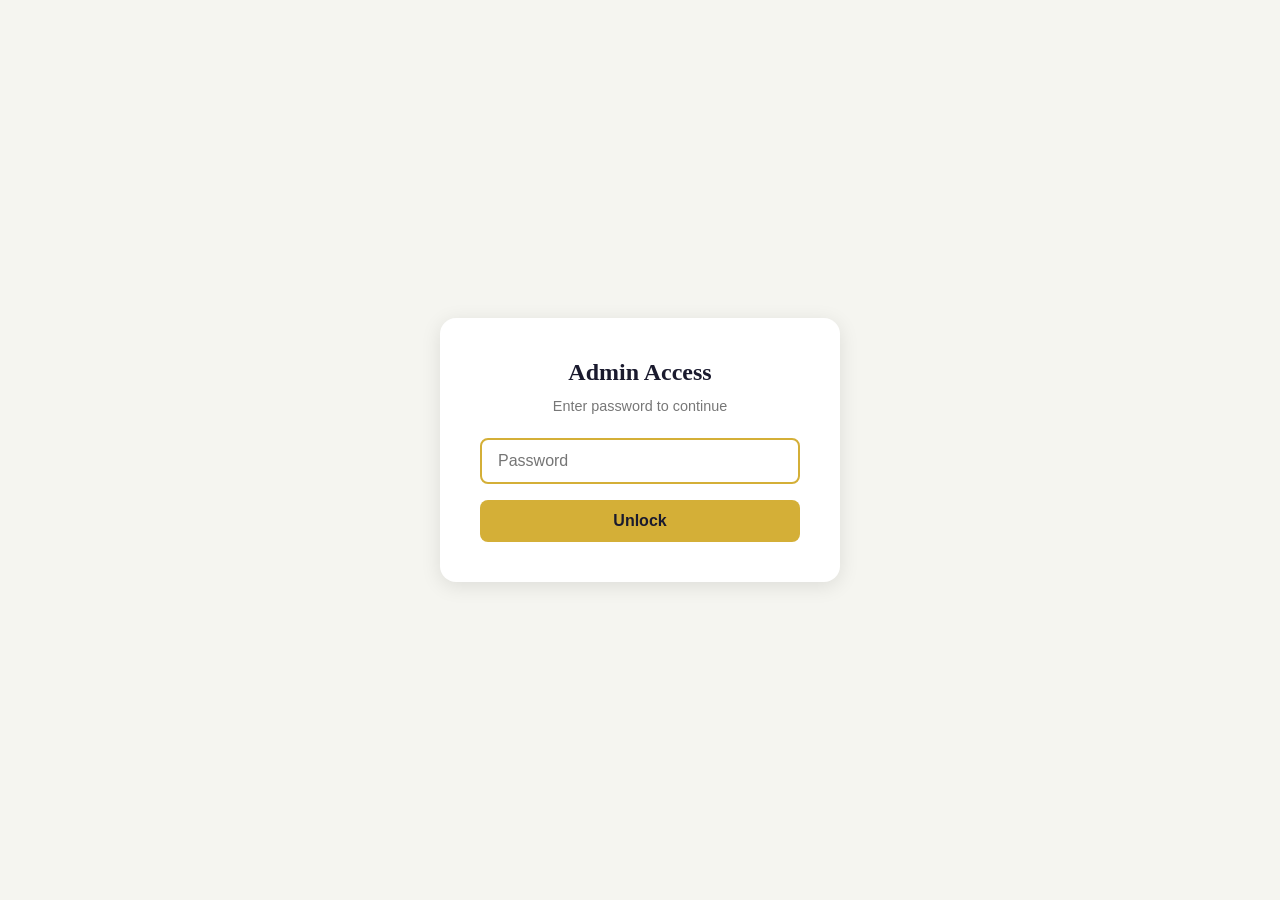
==== commit 012492b3: "Add password lock to admin page" ====
--- a/admin.html
+++ b/admin.html
@@ -8,6 +8,15 @@
   <link rel="stylesheet" href="css/styles.css">
   <style>
     body { background: #f5f5f0; font-family: 'Inter', sans-serif; margin: 0; padding: 0; }
+    .lock-screen { display: flex; align-items: center; justify-content: center; min-height: 100vh; }
+    .lock-box { background: #fff; border-radius: 16px; padding: 40px; text-align: center; box-shadow: 0 4px 20px rgba(0,0,0,0.1); max-width: 400px; width: 90%; }
+    .lock-box h2 { font-family: 'Playfair Display', serif; margin-bottom: 8px; color: #1A1A2E; }
+    .lock-box p { color: #777; margin-bottom: 20px; font-size: 0.9rem; }
+    .lock-box input { padding: 12px 16px; border: 2px solid #ddd; border-radius: 8px; width: 100%; font-size: 1rem; box-sizing: border-box; margin-bottom: 16px; }
+    .lock-box input:focus { outline: none; border-color: #D4AF37; }
+    .lock-box button { padding: 12px 24px; background: #D4AF37; color: #1A1A2E; border: none; border-radius: 8px; font-weight: 700; font-size: 1rem; cursor: pointer; width: 100%; }
+    .lock-box button:hover { background: #c9a432; }
+    .lock-error { color: #c62828; font-size: 0.85rem; margin-top: 8px; display: none; }
     .admin-wrap { max-width: 1200px; margin: 0 auto; padding: 20px; }
     .admin-header { background: #1A1A2E; color: #fff; padding: 20px 30px; border-radius: 12px; margin-bottom: 24px; display: flex; justify-content: space-between; align-items: center; flex-wrap: wrap; gap: 12px; }
     .admin-header h1 { margin: 0; font-size: 1.5rem; font-family: 'Playfair Display', serif; }
@@ -85,7 +94,19 @@
   </style>
 </head>
 <body>
-  <div class="admin-wrap">
+  <!-- Lock Screen -->
+  <div class="lock-screen" id="lockScreen">
+    <div class="lock-box">
+      <h2>Admin Access</h2>
+      <p>Enter password to continue</p>
+      <input type="password" id="lockPassword" placeholder="Password" autofocus>
+      <button onclick="checkPassword()">Unlock</button>
+      <div class="lock-error" id="lockError">Wrong password. Try again.</div>
+    </div>
+  </div>
+
+  <!-- Admin Panel (hidden until unlocked) -->
+  <div class="admin-wrap" id="adminPanel" style="display:none;">
     <div class="admin-header">
       <h1>SamjayHub Admin Panel</h1>
       <a href="index.html" class="back-link">&larr; Back to Site</a>
@@ -271,6 +292,24 @@
   <!-- Toast -->
   <div class="toast" id="toast"></div>
 
-  <script src="js/admin.js"></script>
+  <script>
+    function checkPassword() {
+      const pw = document.getElementById('lockPassword').value;
+      if (pw === 'null_trace') {
+        document.getElementById('lockScreen').style.display = 'none';
+        document.getElementById('adminPanel').style.display = '';
+        var s = document.createElement('script');
+        s.src = 'js/admin.js';
+        document.body.appendChild(s);
+      } else {
+        document.getElementById('lockError').style.display = 'block';
+        document.getElementById('lockPassword').value = '';
+        document.getElementById('lockPassword').focus();
+      }
+    }
+    document.getElementById('lockPassword').addEventListener('keydown', function(e) {
+      if (e.key === 'Enter') checkPassword();
+    });
+  </script>
 </body>
 </html>
